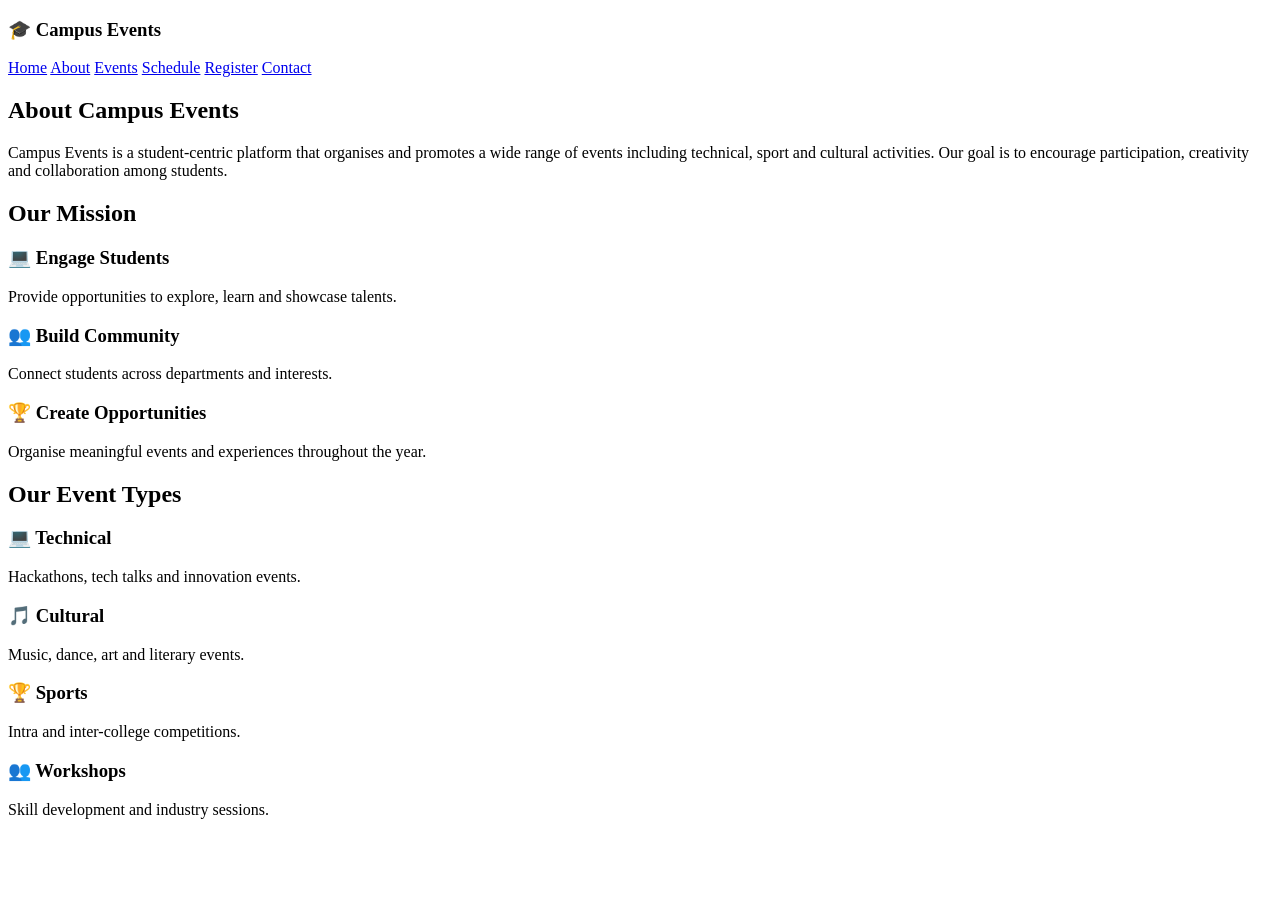
==== about.html @ dae54202 "Add files via upload" ====
<!DOCTYPE html>
<html>
<head>
    <title>About Campus Events</title>
</head>
<body>

    <header>
        <h3>🎓 Campus Events</h3>

        <nav>
            <a href="index.html">Home</a>
            <a href="about.html">About</a>
            <a href="evnts.html">Events</a>
            <a href="schedule.html">Schedule</a>
            <a href="register.html">Register</a>
            <a href="contact.html">Contact</a>
        </nav>
    </header>

    <section>
        <h1>About Campus Events</h1>

        <p>
            Campus Events is a student-centric platform that organises
            and promotes a wide range of events including technical,
            sport and cultural activities. Our goal is to encourage
            participation, creativity and collaboration among students.
        </p>
    </section>

    <section>
        <h2>Our Mission</h2>

        <div>
            <h3>💻 Engage Students</h3>
            <p>Provide opportunities to explore, learn and showcase talents.</p>
        </div>

        <div>
            <h3>👥 Build Community</h3>
            <p>Connect students across departments and interests.</p>
        </div>

        <div>
            <h3>🏆 Create Opportunities</h3>
            <p>Organise meaningful events and experiences throughout the year.</p>
        </div>
    </section>

    <section>
        <h2>Our Event Types</h2>

        <div>
            <h3>💻 Technical</h3>
            <p>Hackathons, tech talks and innovation events.</p>
        </div>

        <div>
            <h3>🎵 Cultural</h3>
            <p>Music, dance, art and literary events.</p>
        </div>

        <div>
            <h3>🏆 Sports</h3>
            <p>Intra and inter-college competitions.</p>
        </div>

        <div>
            <h3>👥 Workshops</h3>
            <p>Skill development and industry sessions.</p>
        </div>
    </section>

</body>
</html>
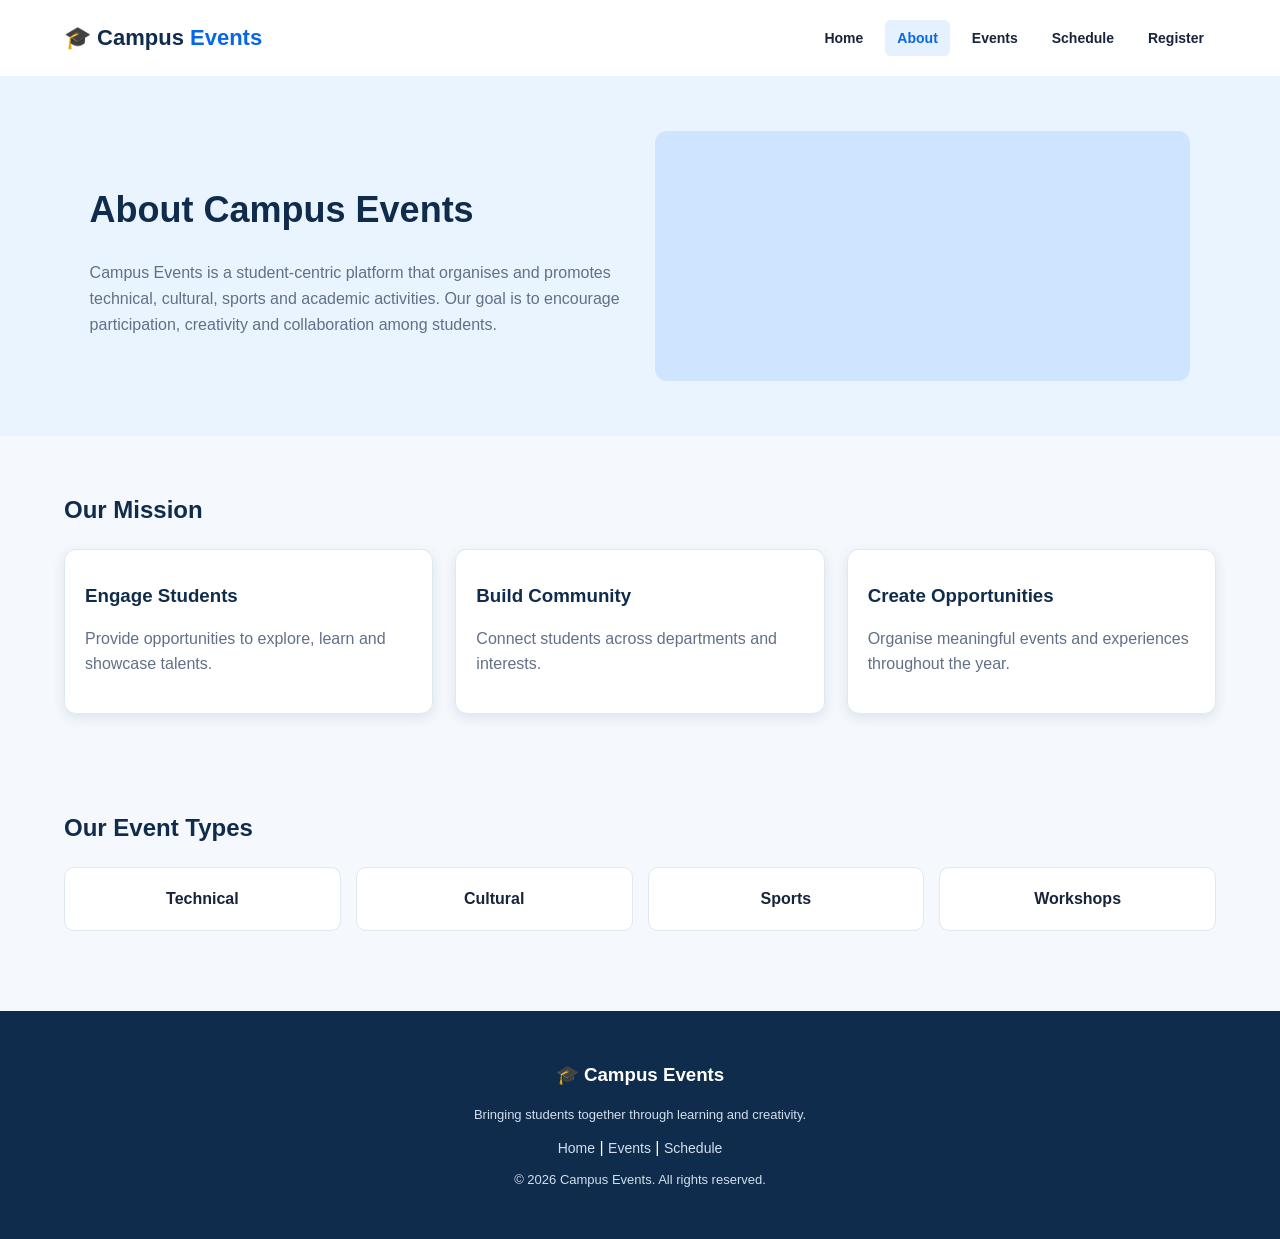
==== commit 2602804a: "Add files via upload" ====
--- a/about.html
+++ b/about.html
@@ -1,76 +1,72 @@
 <!DOCTYPE html>
-<html>
+<html lang="en">
 <head>
-    <title>About Campus Events</title>
+    <meta charset="UTF-8">
+    <meta name="viewport" content="width=device-width, initial-scale=1.0">
+    <title>Campus Events - About</title>
+    <link rel="stylesheet" href="style.css">
 </head>
 <body>
 
-    <header>
-        <h3>🎓 Campus Events</h3>
+<header>
+    <a class="logo" href="index.html">🎓 Campus <span>Events</span></a>
+    <nav>
+        <a href="index.html">Home</a>
+        <a class="active" href="about.html">About</a>
+        <a href="events.html">Events</a>
+        <a href="schedule.html">Schedule</a>
+        <a href="register.html">Register</a>
+    </nav>
+</header>
 
-        <nav>
-            <a href="index.html">Home</a>
-            <a href="about.html">About</a>
-            <a href="evnts.html">Events</a>
-            <a href="schedule.html">Schedule</a>
-            <a href="register.html">Register</a>
-            <a href="contact.html">Contact</a>
-        </nav>
-    </header>
+<section class="about-hero">
+    <div>
+        <h1>About Campus Events</h1>
+        <p>Campus Events is a student-centric platform that organises and promotes technical, cultural, sports and academic activities. Our goal is to encourage participation, creativity and collaboration among students.</p>
+    </div>
+    <div class="about-image"></div>
+</section>
 
-    <section>
-        <h1>About Campus Events</h1>
+<section class="container">
+    <h2>Our Mission</h2>
 
-        <p>
-            Campus Events is a student-centric platform that organises
-            and promotes a wide range of events including technical,
-            sport and cultural activities. Our goal is to encourage
-            participation, creativity and collaboration among students.
-        </p>
-    </section>
-
-    <section>
-        <h2>Our Mission</h2>
-
-        <div>
-            <h3>💻 Engage Students</h3>
+    <div class="grid">
+        <div class="card">
+            <h3> Engage Students</h3>
             <p>Provide opportunities to explore, learn and showcase talents.</p>
         </div>
 
-        <div>
-            <h3>👥 Build Community</h3>
+        <div class="card">
+            <h3> Build Community</h3>
             <p>Connect students across departments and interests.</p>
         </div>
 
-        <div>
-            <h3>🏆 Create Opportunities</h3>
+        <div class="card">
+            <h3> Create Opportunities</h3>
             <p>Organise meaningful events and experiences throughout the year.</p>
         </div>
-    </section>
+    </div>
+</section>
 
-    <section>
-        <h2>Our Event Types</h2>
+<section class="container">
+    <h2>Our Event Types</h2>
 
-        <div>
-            <h3>💻 Technical</h3>
-            <p>Hackathons, tech talks and innovation events.</p>
-        </div>
+    <div class="categories">
+        <a href="events.html#technical">Technical</a>
+        <a href="events.html#cultural"> Cultural</a>
+        <a href="events.html#sports"> Sports</a>
+        <a href="events.html#workshops">Workshops</a>
+    </div>
+</section>
 
-        <div>
-            <h3>🎵 Cultural</h3>
-            <p>Music, dance, art and literary events.</p>
-        </div>
-
-        <div>
-            <h3>🏆 Sports</h3>
-            <p>Intra and inter-college competitions.</p>
-        </div>
-
-        <div>
-            <h3>👥 Workshops</h3>
-            <p>Skill development and industry sessions.</p>
-        </div>
-    </section>
+<footer>
+    <h3>🎓 Campus Events</h3>
+    <p>Bringing students together through learning and creativity.</p>
+    <a href="index.html">Home</a> |
+    <a href="events.html">Events</a> |
+    <a href="schedule.html">Schedule</a>
+    <p>© 2026 Campus Events. All rights reserved.</p>
+</footer>
 
 </body>
 </html>
--- a/style.css
+++ b/style.css
@@ -0,0 +1,438 @@
+
+/* 1. General Settings */
+* {
+    box-sizing: border-box;
+}
+
+body {
+    margin: 0;
+    font-family: Arial, sans-serif;
+    background-color:#f5f8fc;
+    color: #17243a;
+}
+
+a {
+    text-decoration: none;
+    color: inherit;
+}
+
+h1, h2, h3 {
+    color: #102c4c;
+}
+
+p {
+    color: #627087;
+    line-height: 1.6;
+}
+
+/* 2. Header and Navigation */
+header {
+    display: flex;
+    justify-content: space-between;
+    align-items: center;
+    flex-wrap: wrap;
+    gap: 15px;
+    padding: 20px 5%;
+    background-color: white;
+    box-shadow: 0 2px 8px #dce4ee;
+}
+
+.logo {
+    font-size: 22px;
+    font-weight: bold;
+    color: #102c4c;
+}
+
+.logo span {
+    color: #0866e8;
+}
+
+nav {
+    display: flex;
+    flex-wrap: wrap;
+    gap: 10px;
+}
+
+nav a {
+    padding: 10px 12px;
+    font-size: 14px;
+    font-weight: bold;
+    border-radius: 6px;
+}
+
+nav a:hover,
+nav a.active {
+    background-color: #e6f1ff;
+    color: #0866e8;
+}
+
+/* 3. Home Page Hero Section */
+.hero {
+    padding: 80px 8%;
+    background: linear-gradient(120deg, #dceeff, #a8d0ff);
+}
+
+.hero h1 {
+    font-size: 42px;
+    margin-bottom: 15px;
+}
+
+.hero p {
+    max-width: 600px;
+    margin-bottom: 25px;
+}
+
+/* 4. Common Sections */
+.container {
+    width: 90%;
+    max-width: 1200px;
+    margin: auto;
+    padding: 40px 0;
+}
+
+.container > h1 {
+    font-size: 34px;
+}
+
+.container > h2 {
+    margin-bottom: 25px;
+}
+
+/* 5. Buttons */
+.button {
+    display: inline-block;
+    padding: 12px 18px;
+    background-color: #0866e8;
+    color: white;
+    border: none;
+    border-radius: 6px;
+    font-size: 14px;
+    font-weight: bold;
+    cursor: pointer;
+    transition: 0.3s;
+}
+
+.button:hover {
+    background-color: #064eae;
+    transform: translateY(-2px);
+}
+
+/* 6. Event Cards */
+.grid {
+    display: grid;
+    grid-template-columns: repeat(3, 1fr);
+    gap: 22px;
+}
+
+.card {
+    background-color: white;
+    border: 1px solid #e0e8f1;
+    border-radius: 12px;
+    overflow: hidden;
+    padding: 20px;
+    box-shadow: 0 4px 12px #dce4ee;
+    transition: 0.3s;
+}
+
+.card:hover {
+    transform: translateY(-5px);
+    box-shadow: 0 8px 20px #cbd8e8;
+}
+
+.card h3 {
+    margin-top: 15px;
+}
+
+.event-image {
+    min-height: 140px;
+    display: flex;
+    justify-content: center;
+    align-items: center;
+    background-color: #dceeff;
+    border-radius: 8px;
+    font-size: 55px;
+}
+
+.cultural {
+    background-color: #fff0f3;
+}
+
+.sports {
+    background-color: #e8fbf3;
+}
+
+.workshop {
+    background-color: #fff3dc;
+}
+
+/* 7. Event Categories */
+.categories {
+    display: grid;
+    grid-template-columns: repeat(4, 1fr);
+    gap: 15px;
+}
+
+.categories a {
+    padding: 22px 15px;
+    text-align: center;
+    background-color: white;
+    border: 1px solid #e0e8f1;
+    border-radius: 10px;
+    font-weight: bold;
+    transition: 0.3s;
+}
+
+.categories a:hover {
+    background-color: #e6f1ff;
+    color: #0866e8;
+    transform: translateY(-3px);
+}
+
+/* 8. About Page */
+.about-hero {
+    display: grid;
+    grid-template-columns: 1fr 1fr;
+    gap: 30px;
+    align-items: center;
+    padding: 55px 7%;
+    background-color: #eaf4ff;
+}
+
+.about-hero h1 {
+    font-size: 36px;
+}
+
+.about-image {
+    min-height: 250px;
+    display: flex;
+    justify-content: center;
+    align-items: center;
+    background-color: #cfe5ff;
+    border-radius: 12px;
+    font-size: 75px;
+}
+
+/* 9. Event Details Page */
+.detail-layout {
+    display: grid;
+    grid-template-columns: 1fr 1fr;
+    gap: 30px;
+    align-items: center;
+    margin: 25px 0;
+}
+
+.detail-art {
+    min-height: 280px;
+    display: flex;
+    justify-content: center;
+    align-items: center;
+    background-color: #dceeff;
+    border-radius: 12px;
+    font-size: 90px;
+}
+
+.detail-info {
+    padding: 20px;
+    background-color: white;
+    border-radius: 10px;
+}
+
+.detail-description {
+    margin-top: 25px;
+    scroll-margin-top: 20px;
+}
+
+/* 10. Schedule Table */
+.table-wrap {
+    width: 100%;
+    overflow-x: auto;
+    margin-top: 25px;
+}
+
+table {
+    width: 100%;
+    min-width: 650px;
+    border-collapse: collapse;
+    background-color: white;
+    border-radius: 8px;
+    overflow: hidden;
+}
+
+th {
+    background-color: #0866e8;
+    color: white;
+    padding: 16px;
+    text-align: left;
+}
+
+td {
+    padding: 15px;
+    border-bottom: 1px solid #e0e8f1;
+    font-size: 14px;
+}
+
+tr:hover td {
+    background-color: #f0f6ff;
+}
+
+.table-button {
+    color: #0866e8;
+    font-weight: bold;
+}
+
+.table-button:hover {
+    text-decoration: underline;
+}
+
+/* 11. Registration Form */
+.registration-form {
+    max-width: 800px;
+    margin: 30px auto;
+    padding: 30px;
+    background-color: white;
+    border: 1px solid #e0e8f1;
+    border-radius: 12px;
+    box-shadow: 0 4px 15px #dce4ee;
+}
+
+.form-grid {
+    display: grid;
+    grid-template-columns: 1fr 1fr;
+    gap: 20px;
+}
+
+.form-field {
+    display: flex;
+    flex-direction: column;
+    gap: 8px;
+}
+
+.form-field label {
+    font-size: 14px;
+    font-weight: bold;
+}
+
+input,
+select,
+textarea {
+    width: 100%;
+    padding: 12px;
+    border: 1px solid #cbd6e4;
+    border-radius: 6px;
+    font-family: Arial, sans-serif;
+    font-size: 14px;
+}
+
+input:focus,
+select:focus,
+textarea:focus {
+    outline: 2px solid #86baff;
+    border-color: #0866e8;
+}
+
+textarea {
+    resize: vertical;
+}
+
+.full-width {
+    grid-column: 1 / -1;
+}
+
+.agreement {
+    display: flex;
+    align-items: center;
+    gap: 10px;
+    margin: 22px 0;
+    font-size: 13px;
+}
+
+.agreement input {
+    width: auto;
+}
+
+.full-button {
+    width: 100%;
+}
+
+/* 12. Footer */
+footer {
+    margin-top: 40px;
+    padding: 35px 5%;
+    background-color: #102c4c;
+    color: white;
+    text-align: center;
+}
+
+footer h3 {
+    color: white;
+}
+
+footer p {
+    color: #d2dfed;
+    font-size: 13px;
+}
+
+footer a {
+    color: #d2dfed;
+    font-size: 14px;
+}
+
+footer a:hover {
+    color: white;
+}
+
+/* 13. Mobile Responsive Design */
+@media (max-width: 768px) {
+    header {
+        flex-direction: column;
+    }
+
+    nav {
+        justify-content: center;
+    }
+
+    .hero h1 {
+        font-size: 32px;
+    }
+
+    .grid {
+        grid-template-columns: repeat(2, 1fr);
+    }
+
+    .categories {
+        grid-template-columns: repeat(2, 1fr);
+    }
+
+    .about-hero,
+    .detail-layout {
+        grid-template-columns: 1fr;
+    }
+}
+
+@media (max-width: 480px) {
+    .grid,
+    .categories,
+    .form-grid {
+        grid-template-columns: 1fr;
+    }
+
+    .full-width {
+        grid-column: 1;
+    }
+
+    .hero {
+        padding: 50px 6%;
+    }
+
+    .hero h1 {
+        font-size: 28px;
+    }
+
+    .container {
+        width: 92%;
+    }
+
+    .registration-form {
+        padding: 18px;
+    }
+}
